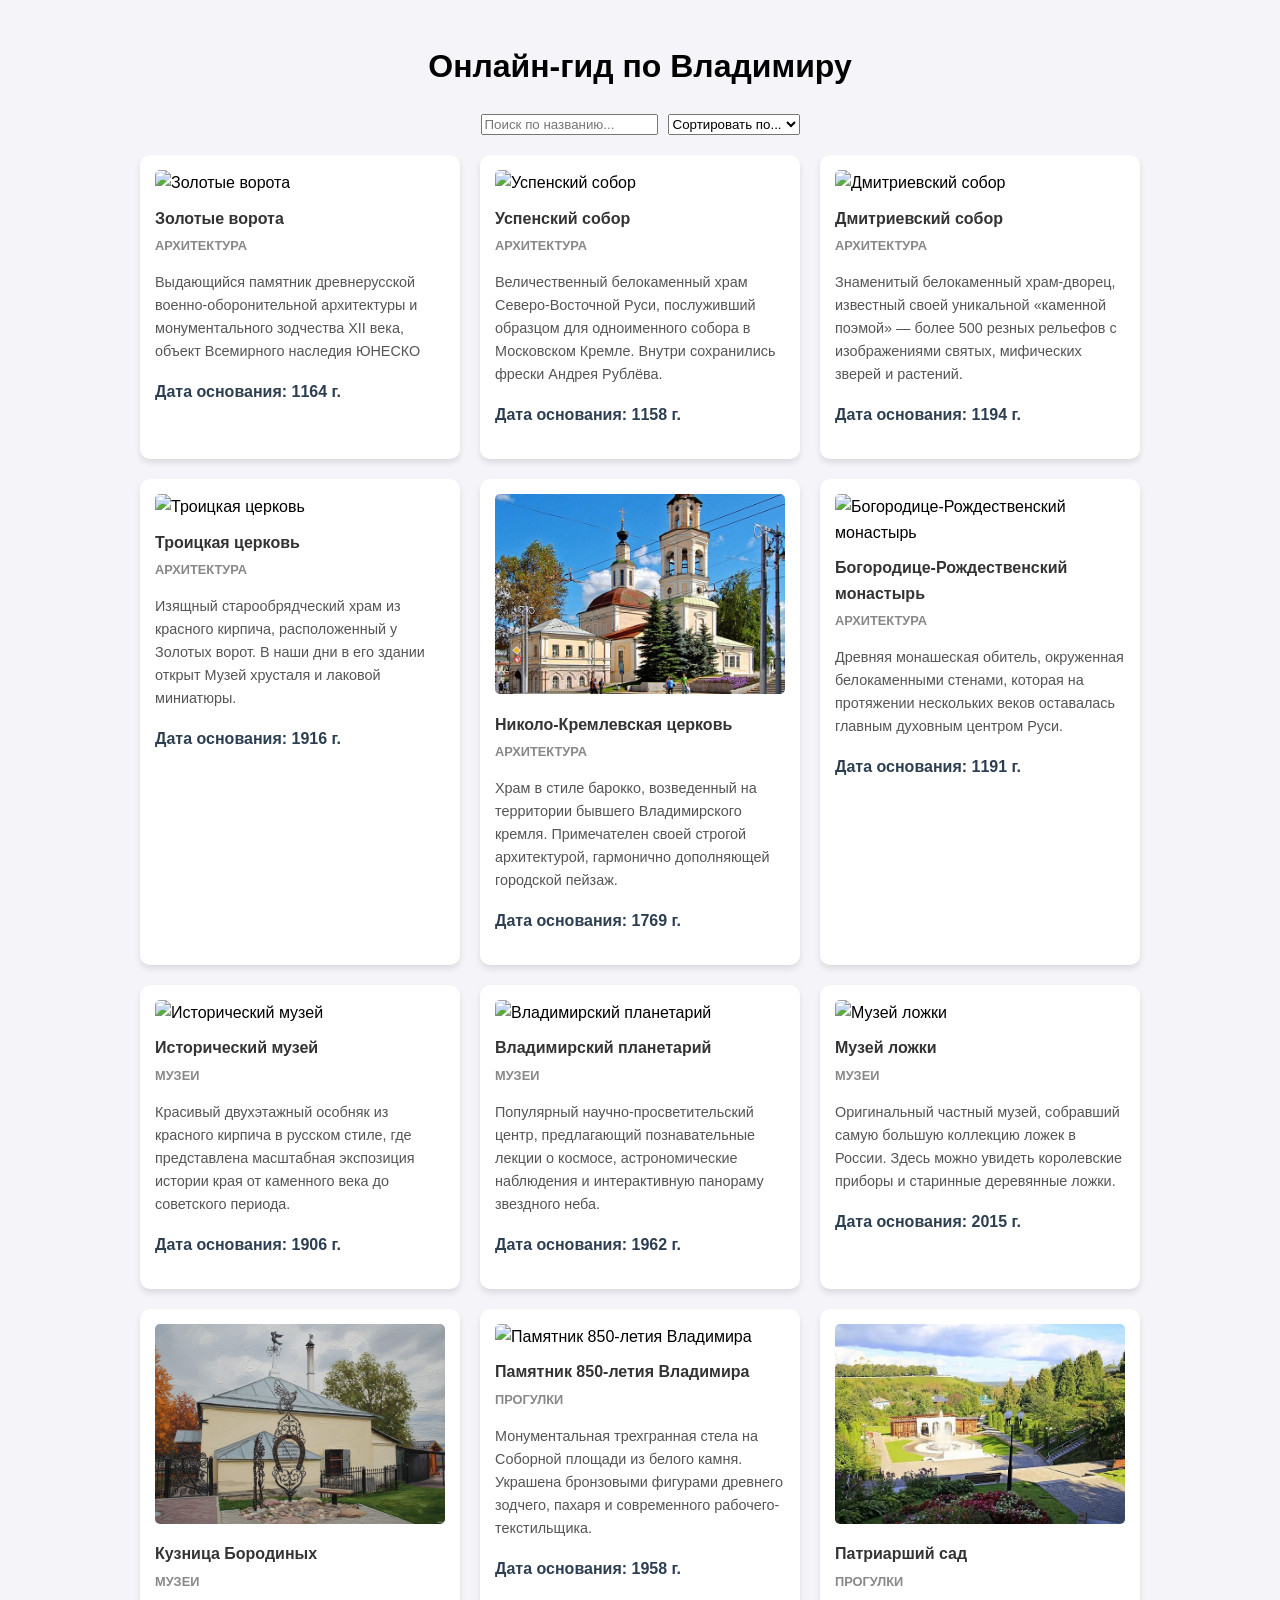
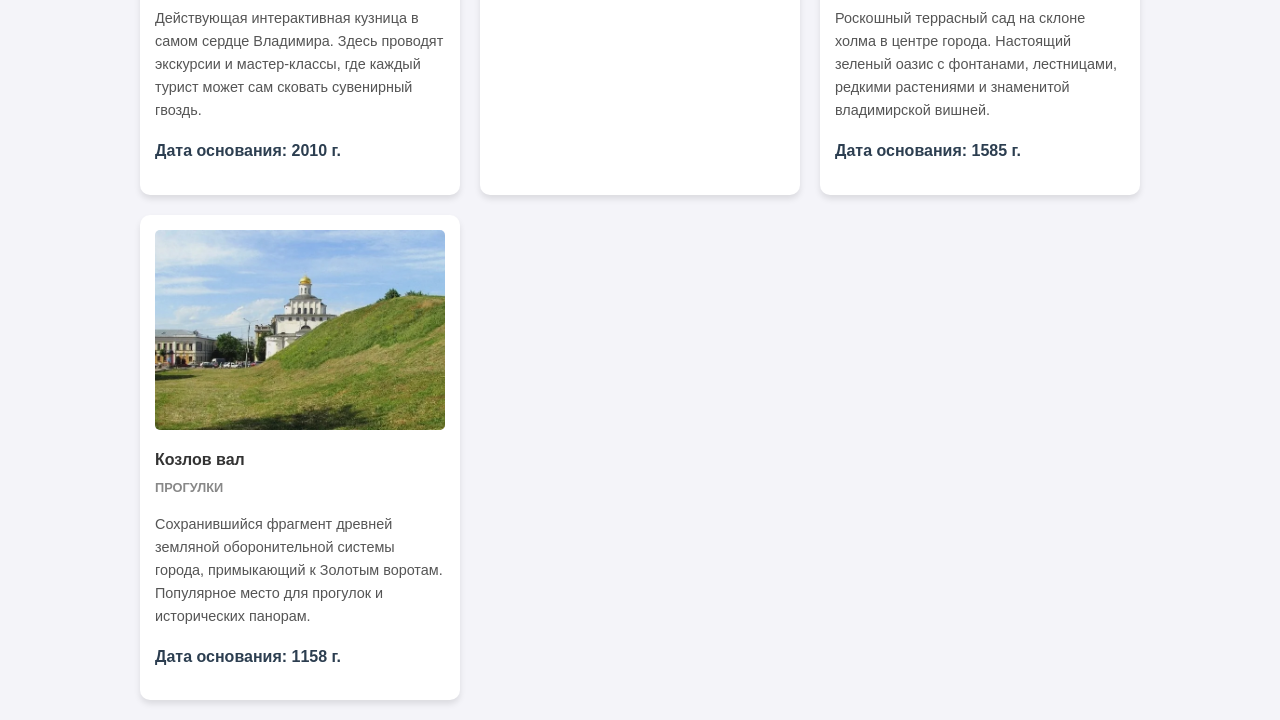
==== index.html @ 7a0b06ea "первое задание выполнено: создана статическая страница каталога достопримечательностей" ====
<!DOCTYPE html>
<html lang="ru">
<head>
    <meta charset="UTF-8">
    <meta name="viewport" content="width=device-width, initial-scale=1.0">
    <link rel="stylesheet" href="style.css">
    <title>Онлайн-гид по Владимиру - Достопримечательности города и их история</title>
</head>
<body>
    <header>
        <h1>Онлайн-гид по Владимиру</h1>
    </header>

    <div class="controls">
        <input type="search" id="search_input" placeholder="Поиск по названию...">
        <select id="sort_method">
            <option value="default">Сортировать по...</option>
            <option value="name">По алфавиту</option>
            <option value="year-asc">По году (старые)</option>
            <option value="year-desc">По году (новые)</option>
            <option value="rating">По рейтингу</option>
        </select>
    </div>

    <div id="places_list">
        <div class="places" id="place1" data-name="Золотые ворота" data-rating="5.0" data-year="1164">
            <img src="img/place1.png" alt="Золотые ворота">
            <h4 class="placename">Золотые ворота</h4>
            <h6 class="placecategory">Архитектура</h6>
            <p class="placedesc">Выдающийся памятник древнерусской военно-оборонительной архитектуры и монументального зодчества XII века, объект Всемирного наследия ЮНЕСКО</p>
            <p class="placedate">Дата основания: 1164 г.</p>
        </div>

        <div class="places" id="place2" data-name="Успенский собор" data-rating="5.0" data-year="1158">
            <img src="img/place2.png" alt="Успенский собор">
            <h4 class="placename">Успенский собор</h4>
            <h6 class="placecategory">Архитектура</h6>
            <p class="placedesc">Величественный белокаменный храм Северо-Восточной Руси, послуживший образцом для одноименного собора в Московском Кремле. Внутри сохранились фрески Андрея Рублёва.</p>
            <p class="placedate">Дата основания: 1158 г.</p>
        </div>

        <div class="places" id="place3" data-name="Дмитриевский собор" data-rating="4.9" data-year="1194">
            <img src="img/place3.png" alt="Дмитриевский собор">
            <h4 class="placename">Дмитриевский собор</h4>
            <h6 class="placecategory">Архитектура</h6>
            <p class="placedesc">Знаменитый белокаменный храм-дворец, известный своей уникальной «каменной поэмой» — более 500 резных рельефов с изображениями святых, мифических зверей и растений.</p>
            <p class="placedate">Дата основания: 1194 г.</p>
        </div>

        <div class="places" id="place4" data-name="Троицкая церковь" data-rating="4.6" data-year="1916">
            <img src="img/place4.png" alt="Троицкая церковь">
            <h4 class="placename">Троицкая церковь</h4>
            <h6 class="placecategory">Архитектура</h6>
            <p class="placedesc">Изящный старообрядческий храм из красного кирпича, расположенный у Золотых ворот. В наши дни в его здании открыт Музей хрусталя и лаковой миниатюры.</p>
            <p class="placedate">Дата основания: 1916 г.</p>
        </div>

        <div class="places" id="place5" data-name="Николо-Кремлевская церковь" data-rating="4.4" data-year="1769">
            <img src="img/place5.png" alt="Николо-Кремлевская церковь">
            <h4 class="placename">Николо-Кремлевская церковь</h4>
            <h6 class="placecategory">Архитектура</h6>
            <p class="placedesc">Храм в стиле барокко, возведенный на территории бывшего Владимирского кремля. Примечателен своей строгой архитектурой, гармонично дополняющей городской пейзаж.</p>
            <p class="placedate">Дата основания: 1769 г.</p>
        </div>

        <div class="places" id="place6" data-name="Богородице-Рождественский монастырь" data-rating="4.7" data-year="1191">
            <img src="img/place6.png" alt="Богородице-Рождественский монастырь">
            <h4 class="placename">Богородице-Рождественский монастырь</h4>
            <h6 class="placecategory">Архитектура</h6>
            <p class="placedesc">Древняя монашеская обитель, окруженная белокаменными стенами, которая на протяжении нескольких веков оставалась главным духовным центром Руси.</p>
            <p class="placedate">Дата основания: 1191 г.</p>
        </div>

        <div class="places" id="place7" data-name="Исторический музей" data-rating="4.6" data-year="1906">
            <img src="img/place7.png" alt="Исторический музей">
            <h4 class="placename">Исторический музей</h4>
            <h6 class="placecategory">Музеи</h6>
            <p class="placedesc">Красивый двухэтажный особняк из красного кирпича в русском стиле, где представлена масштабная экспозиция истории края от каменного века до советского периода.</p>
            <p class="placedate">Дата основания: 1906 г.</p>
        </div>

        <div class="places" id="place8" data-name="Владимирский планетарий" data-rating="4.3" data-year="1962">
            <img src="img/place8.png" alt="Владимирский планетарий">
            <h4 class="placename">Владимирский планетарий</h4>
            <h6 class="placecategory">Музеи</h6>
            <p class="placedesc">Популярный научно-просветительский центр, предлагающий познавательные лекции о космосе, астрономические наблюдения и интерактивную панораму звездного неба.</p>
            <p class="placedate">Дата основания: 1962 г.</p>
        </div>

        <div class="places" id="place9" data-name="Музей ложки" data-rating="4.7" data-year="2015">
            <img src="img/place9.png" alt="Музей ложки">
            <h4 class="placename">Музей ложки</h4>
            <h6 class="placecategory">Музеи</h6>
            <p class="placedesc">Оригинальный частный музей, собравший самую большую коллекцию ложек в России. Здесь можно увидеть королевские приборы и старинные деревянные ложки.</p>
            <p class="placedate">Дата основания: 2015 г.</p>
        </div>

        <div class="places" id="place10" data-name="Кузница Бородиных" data-rating="4.9" data-year="2010">
            <img src="img/place10.png" alt="Кузница Бородиных">
            <h4 class="placename">Кузница Бородиных</h4>
            <h6 class="placecategory">Музеи</h6>
            <p class="placedesc">Действующая интерактивная кузница в самом сердце Владимира. Здесь проводят экскурсии и мастер-классы, где каждый турист может сам сковать сувенирный гвоздь.</p>
            <p class="placedate">Дата основания: 2010 г.</p>
        </div>

        <div class="places" id="place11" data-name="Памятник 850-летия Владимира" data-rating="4.5" data-year="1958">
            <img src="img/place11.png" alt="Памятник 850-летия Владимира">
            <h4 class="placename">Памятник 850-летия Владимира</h4>
            <h6 class="placecategory">Прогулки</h6>
            <p class="placedesc">Монументальная трехгранная стела на Соборной площади из белого камня. Украшена бронзовыми фигурами древнего зодчего, пахаря и современного рабочего-текстильщика.</p>
            <p class="placedate">Дата основания: 1958 г.</p>
        </div>

        <div class="places" id="place12" data-name="Патриарший сад" data-rating="4.9" data-year="1585">
            <img src="img/place12.png" alt="Патриарший сад">
            <h4 class="placename">Патриарший сад</h4>
            <h6 class="placecategory">Прогулки</h6>
            <p class="placedesc">Роскошный террасный сад на склоне холма в центре города. Настоящий зеленый оазис с фонтанами, лестницами, редкими растениями и знаменитой владимирской вишней.</p>
            <p class="placedate">Дата основания: 1585 г.</p>
        </div>

        <div class="places" id="place13" data-name="Козлов вал" data-rating="4.6" data-year="1158">
            <img src="img/place13.png" alt="Козлов вал">
            <h4 class="placename">Козлов вал</h4>
            <h6 class="placecategory">Прогулки</h6>
            <p class="placedesc">Сохранившийся фрагмент древней земляной оборонительной системы города, примыкающий к Золотым воротам. Популярное место для прогулок и исторических панорам.</p>
            <p class="placedate">Дата основания: 1158 г.</p>
        </div>
    </div>
</body>
</html>
---- style.css ----
body { 
    font-family: 'Segoe UI', 
    sans-serif; line-height: 1.6; 
    max-width: 1000px; 
    margin: auto; 
    padding: 20px; 
    background-color: #f4f4f9; 
}

header { 
    text-align: center; 
    margin-bottom: 20px; 
}
    
.controls { 
    display: flex; 
    gap: 10px; 
    margin-bottom: 20px; 
    justify-content: center; 
}
    
#places_list { 
    display: grid; 
    grid-template-columns: repeat(auto-fit, minmax(300px, 1fr)); 
    gap: 20px; 
}
    
.places { 
    background: white; 
    padding: 15px; 
    border-radius: 10px; 
    box-shadow: 0 4px 6px rgba(0,0,0,0.1); 
}
    
.places img { 
    width: 100%; 
    height: 200px; 
    object-fit: cover; 
    border-radius: 5px; 
}
    
.placename { 
    margin: 10px 0 5px; 
    color: #333; 
}
    
.placecategory { 
    color: #888; 
    margin: 0;
    text-transform: uppercase; 
    font-size: 0.8rem; 
}

.placedesc { 
    font-size: 0.9rem; 
    color: #555; 
}

.placedate { 
    font-weight: bold; 
    color: #2c3e50; 
}
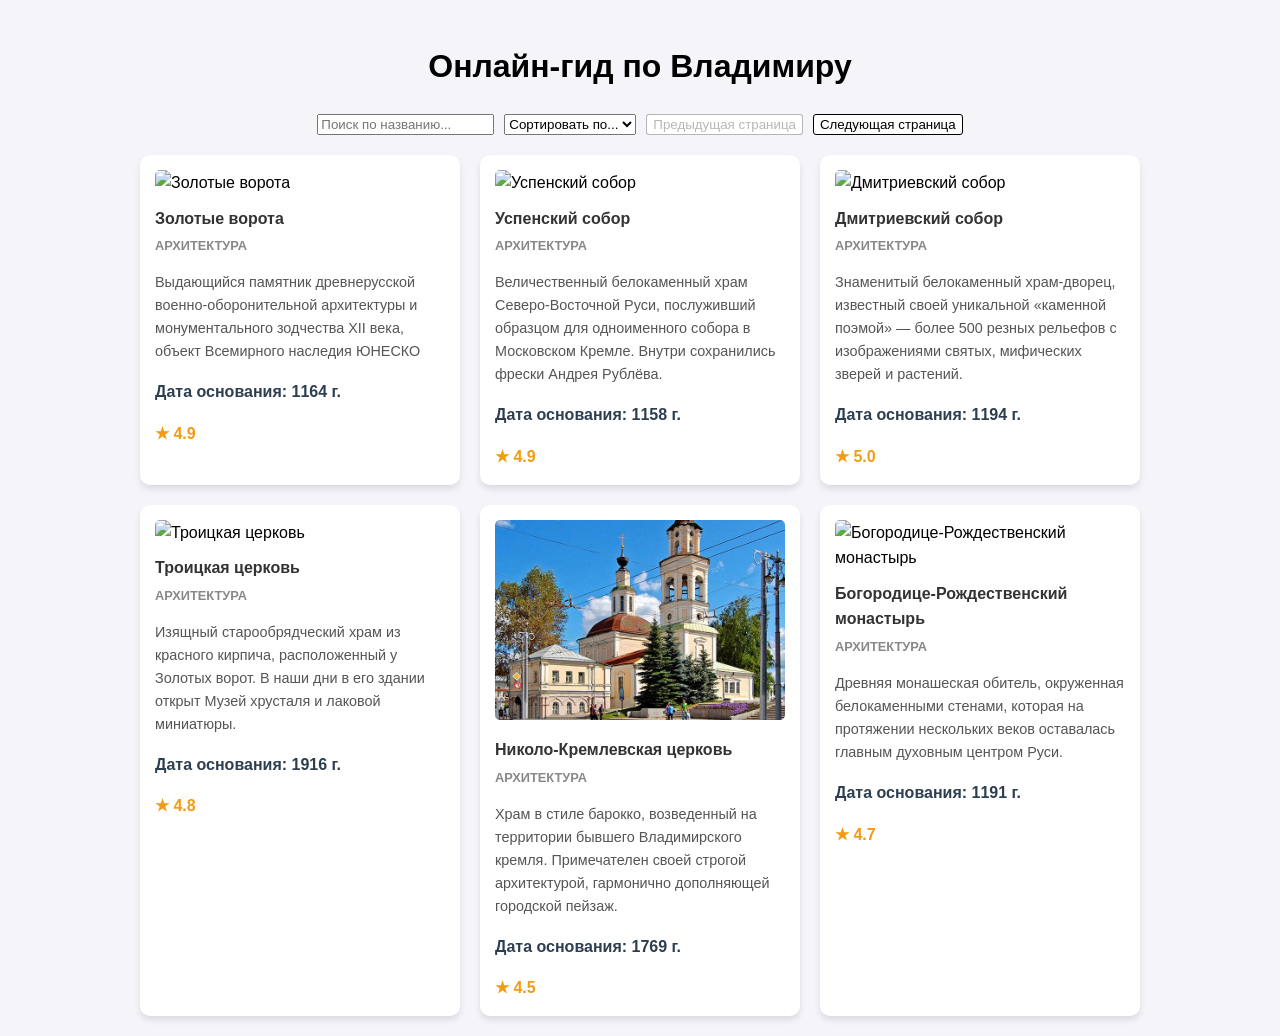
==== commit e7b98687: "выполнено задание 3: реализован поиск достопримечательностей, сортировка, пагинация, а также реализо" ====
--- a/index.html
+++ b/index.html
@@ -20,112 +20,10 @@
             <option value="year-desc">По году (новые)</option>
             <option value="rating">По рейтингу</option>
         </select>
+        <button id="prev">Предыдущая страница</button>
+        <button id="next">Следующая страница</button>
     </div>
-
-    <div id="places_list">
-        <div class="places" id="place1" data-name="Золотые ворота" data-rating="5.0" data-year="1164">
-            <img src="img/place1.png" alt="Золотые ворота">
-            <h4 class="placename">Золотые ворота</h4>
-            <h6 class="placecategory">Архитектура</h6>
-            <p class="placedesc">Выдающийся памятник древнерусской военно-оборонительной архитектуры и монументального зодчества XII века, объект Всемирного наследия ЮНЕСКО</p>
-            <p class="placedate">Дата основания: 1164 г.</p>
-        </div>
-
-        <div class="places" id="place2" data-name="Успенский собор" data-rating="5.0" data-year="1158">
-            <img src="img/place2.png" alt="Успенский собор">
-            <h4 class="placename">Успенский собор</h4>
-            <h6 class="placecategory">Архитектура</h6>
-            <p class="placedesc">Величественный белокаменный храм Северо-Восточной Руси, послуживший образцом для одноименного собора в Московском Кремле. Внутри сохранились фрески Андрея Рублёва.</p>
-            <p class="placedate">Дата основания: 1158 г.</p>
-        </div>
-
-        <div class="places" id="place3" data-name="Дмитриевский собор" data-rating="4.9" data-year="1194">
-            <img src="img/place3.png" alt="Дмитриевский собор">
-            <h4 class="placename">Дмитриевский собор</h4>
-            <h6 class="placecategory">Архитектура</h6>
-            <p class="placedesc">Знаменитый белокаменный храм-дворец, известный своей уникальной «каменной поэмой» — более 500 резных рельефов с изображениями святых, мифических зверей и растений.</p>
-            <p class="placedate">Дата основания: 1194 г.</p>
-        </div>
-
-        <div class="places" id="place4" data-name="Троицкая церковь" data-rating="4.6" data-year="1916">
-            <img src="img/place4.png" alt="Троицкая церковь">
-            <h4 class="placename">Троицкая церковь</h4>
-            <h6 class="placecategory">Архитектура</h6>
-            <p class="placedesc">Изящный старообрядческий храм из красного кирпича, расположенный у Золотых ворот. В наши дни в его здании открыт Музей хрусталя и лаковой миниатюры.</p>
-            <p class="placedate">Дата основания: 1916 г.</p>
-        </div>
-
-        <div class="places" id="place5" data-name="Николо-Кремлевская церковь" data-rating="4.4" data-year="1769">
-            <img src="img/place5.png" alt="Николо-Кремлевская церковь">
-            <h4 class="placename">Николо-Кремлевская церковь</h4>
-            <h6 class="placecategory">Архитектура</h6>
-            <p class="placedesc">Храм в стиле барокко, возведенный на территории бывшего Владимирского кремля. Примечателен своей строгой архитектурой, гармонично дополняющей городской пейзаж.</p>
-            <p class="placedate">Дата основания: 1769 г.</p>
-        </div>
-
-        <div class="places" id="place6" data-name="Богородице-Рождественский монастырь" data-rating="4.7" data-year="1191">
-            <img src="img/place6.png" alt="Богородице-Рождественский монастырь">
-            <h4 class="placename">Богородице-Рождественский монастырь</h4>
-            <h6 class="placecategory">Архитектура</h6>
-            <p class="placedesc">Древняя монашеская обитель, окруженная белокаменными стенами, которая на протяжении нескольких веков оставалась главным духовным центром Руси.</p>
-            <p class="placedate">Дата основания: 1191 г.</p>
-        </div>
-
-        <div class="places" id="place7" data-name="Исторический музей" data-rating="4.6" data-year="1906">
-            <img src="img/place7.png" alt="Исторический музей">
-            <h4 class="placename">Исторический музей</h4>
-            <h6 class="placecategory">Музеи</h6>
-            <p class="placedesc">Красивый двухэтажный особняк из красного кирпича в русском стиле, где представлена масштабная экспозиция истории края от каменного века до советского периода.</p>
-            <p class="placedate">Дата основания: 1906 г.</p>
-        </div>
-
-        <div class="places" id="place8" data-name="Владимирский планетарий" data-rating="4.3" data-year="1962">
-            <img src="img/place8.png" alt="Владимирский планетарий">
-            <h4 class="placename">Владимирский планетарий</h4>
-            <h6 class="placecategory">Музеи</h6>
-            <p class="placedesc">Популярный научно-просветительский центр, предлагающий познавательные лекции о космосе, астрономические наблюдения и интерактивную панораму звездного неба.</p>
-            <p class="placedate">Дата основания: 1962 г.</p>
-        </div>
-
-        <div class="places" id="place9" data-name="Музей ложки" data-rating="4.7" data-year="2015">
-            <img src="img/place9.png" alt="Музей ложки">
-            <h4 class="placename">Музей ложки</h4>
-            <h6 class="placecategory">Музеи</h6>
-            <p class="placedesc">Оригинальный частный музей, собравший самую большую коллекцию ложек в России. Здесь можно увидеть королевские приборы и старинные деревянные ложки.</p>
-            <p class="placedate">Дата основания: 2015 г.</p>
-        </div>
-
-        <div class="places" id="place10" data-name="Кузница Бородиных" data-rating="4.9" data-year="2010">
-            <img src="img/place10.png" alt="Кузница Бородиных">
-            <h4 class="placename">Кузница Бородиных</h4>
-            <h6 class="placecategory">Музеи</h6>
-            <p class="placedesc">Действующая интерактивная кузница в самом сердце Владимира. Здесь проводят экскурсии и мастер-классы, где каждый турист может сам сковать сувенирный гвоздь.</p>
-            <p class="placedate">Дата основания: 2010 г.</p>
-        </div>
-
-        <div class="places" id="place11" data-name="Памятник 850-летия Владимира" data-rating="4.5" data-year="1958">
-            <img src="img/place11.png" alt="Памятник 850-летия Владимира">
-            <h4 class="placename">Памятник 850-летия Владимира</h4>
-            <h6 class="placecategory">Прогулки</h6>
-            <p class="placedesc">Монументальная трехгранная стела на Соборной площади из белого камня. Украшена бронзовыми фигурами древнего зодчего, пахаря и современного рабочего-текстильщика.</p>
-            <p class="placedate">Дата основания: 1958 г.</p>
-        </div>
-
-        <div class="places" id="place12" data-name="Патриарший сад" data-rating="4.9" data-year="1585">
-            <img src="img/place12.png" alt="Патриарший сад">
-            <h4 class="placename">Патриарший сад</h4>
-            <h6 class="placecategory">Прогулки</h6>
-            <p class="placedesc">Роскошный террасный сад на склоне холма в центре города. Настоящий зеленый оазис с фонтанами, лестницами, редкими растениями и знаменитой владимирской вишней.</p>
-            <p class="placedate">Дата основания: 1585 г.</p>
-        </div>
-
-        <div class="places" id="place13" data-name="Козлов вал" data-rating="4.6" data-year="1158">
-            <img src="img/place13.png" alt="Козлов вал">
-            <h4 class="placename">Козлов вал</h4>
-            <h6 class="placecategory">Прогулки</h6>
-            <p class="placedesc">Сохранившийся фрагмент древней земляной оборонительной системы города, примыкающий к Золотым воротам. Популярное место для прогулок и исторических панорам.</p>
-            <p class="placedate">Дата основания: 1158 г.</p>
-        </div>
-    </div>
+    <div id="places_list"></div>
+    <script src="./scripts/index.js"></script>
 </body>
 </html>
--- a/style.css
+++ b/style.css
@@ -5,6 +5,12 @@
     margin: auto; 
     padding: 20px; 
     background-color: #f4f4f9; 
+}
+
+button {
+    background-color: #ffffff;
+    border: solid 1px;
+    border-radius: 3px;
 }
 
 header { 
@@ -59,4 +65,103 @@
 .placedate { 
     font-weight: bold; 
     color: #2c3e50; 
+}
+
+.details-container {
+    background: white;
+    padding: 25px;
+    border-radius: 10px;
+    box-shadow: 0 4px 6px rgba(0,0,0,0.1);
+    margin-top: 20px;
+}
+
+.details-title {
+    margin: 0 0 5px 0;
+    color: #333;
+}
+
+.back-link {
+    text-decoration: none;
+    color: #2c3e50;
+    font-weight: bold;
+    padding: 8px 16px;
+    background-color: #e2e2e9;
+    border-radius: 5px;
+    transition: background-color 0.2s;
+}
+
+.back-link:hover {
+    background-color: #d1d1db;
+}
+
+.gallery {
+    margin: 20px 0;
+}
+
+.main-image img {
+    width: 100%;
+    height: 400px;
+    object-fit: cover;
+    border-radius: 8px;
+}
+
+.thumbnails {
+    display: flex;
+    gap: 12px;
+    margin-top: 12px;
+}
+
+.thumbnails img {
+    width: calc(33.333% - 8px);
+    height: 120px;
+    object-fit: cover;
+    border-radius: 5px;
+}
+
+.separator {
+    border: 0;
+    height: 1px;
+    background: #e2e2e9;
+    margin: 30px 0;
+}
+
+.description-section h3, 
+.reviews-section h3 {
+    color: #2c3e50;
+    margin-bottom: 15px;
+}
+
+.reviews-section {
+    display: flex;
+    flex-direction: column;
+    gap: 15px;
+}
+
+.review-card {
+    background-color: #f8f9fa;
+    border-left: 4px solid #2c3e50;
+    padding: 15px;
+    border-radius: 0 8px 8px 0;
+}
+
+.review-header {
+    display: flex;
+    justify-content: space-between;
+    margin-bottom: 8px;
+}
+
+.review-author {
+    font-weight: bold;
+    color: #333;
+}
+
+.review-rating {
+    color: #f39c12;
+    font-weight: bold;
+}
+
+.review-text {
+    margin: 0;
+    font-size: 0.95rem;
+    color: #555;
 }
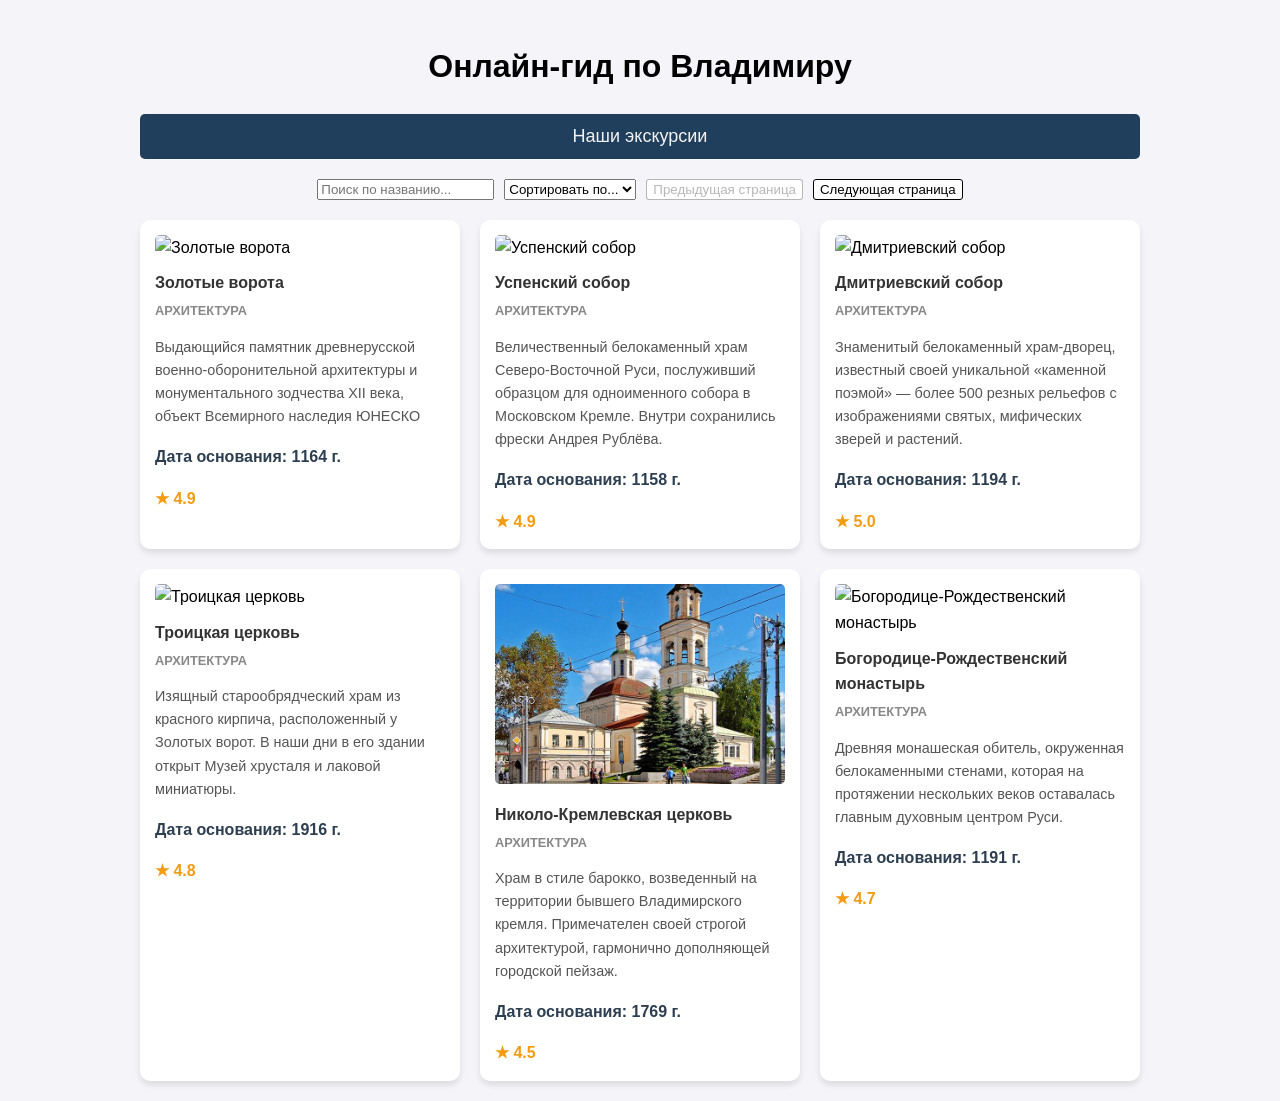
==== commit 74302be6: "feat: добавить новую страницу с интерактивным контентом и стилями" ====
--- a/index.html
+++ b/index.html
@@ -11,6 +11,10 @@
         <h1>Онлайн-гид по Владимиру</h1>
     </header>
 
+    <nav>
+        <a href="excursions.html" class="nav-link">Наши экскурсии</a>
+    </nav>
+    
     <div class="controls">
         <input type="search" id="search_input" placeholder="Поиск по названию...">
         <select id="sort_method">
--- a/style.css
+++ b/style.css
@@ -164,4 +164,154 @@
     margin: 0;
     font-size: 0.95rem;
     color: #555;
+}
+
+.add-review-section {
+    background: white;
+    padding: 25px;
+    border-radius: 10px;
+    box-shadow: 0 4px 6px rgba(0,0,0,0.1);
+    margin-top: 30px;
+}
+
+.add-review-section h3 {
+    color: #2c3e50;
+    margin-bottom: 20px;
+    margin-top: 0;
+}
+
+.form-group {
+    margin-bottom: 15px;
+}
+
+.form-group label {
+    display: block;
+    margin-bottom: 5px;
+    font-weight: bold;
+    color: #333;
+    font-size: 0.9rem;
+}
+
+.form-group input, 
+.form-group select, 
+.form-group textarea {
+    width: 100%;
+    padding: 10px;
+    border: 1px solid #e2e2e9;
+    border-radius: 5px;
+    font-family: inherit;
+    box-sizing: border-box;
+}
+
+.form-group textarea {
+    resize: vertical;
+}
+
+.submit-review-btn {
+    background-color: #2c3e50;
+    color: white;
+    padding: 10px 20px;
+    border: none;
+    border-radius: 5px;
+    cursor: pointer;
+    font-weight: bold;
+    transition: background-color 0.2s;
+}
+
+.submit-review-btn:hover {
+    background-color: #3e5871;
+}
+
+
+nav {
+    text-align: center;
+    font-size: 18px;
+    font-weight: 400;
+    padding: 8px 16px;
+    background-color: #203f5c;
+    border-radius: 5px;
+    transition: background-color 0.2s;
+    margin-bottom: 20px;
+}
+
+nav .nav-link {
+    text-decoration: none;
+    color: #f2f2f2;
+    display: block;
+}
+
+.excursion-banner img {
+    width: 100%;
+    height: 350px;
+    object-fit: cover;
+    border-radius: 10px;
+    margin-bottom: 20px;
+}
+
+.excursions-list {
+    display: flex;
+    flex-direction: column;
+    gap: 20px;
+}
+
+.excursion-card {
+    background: white;
+    padding: 15px;
+    border-radius: 10px;
+    box-shadow: 0 4px 6px rgba(0,0,0,0.1);
+}
+
+.excursion-card img {
+    width: 100%;
+    height: 250px;
+    object-fit: cover;
+    border-radius: 5px;
+}
+
+.excursion-top {
+    display: flex;
+    justify-content: space-between;
+    align-items: center;
+}
+
+.excursion-top h2 {
+    margin-top: 15px;
+    margin-bottom: 10px;
+}
+
+.toggle-btn {
+    height: 48px;
+    width: 48px;
+}
+
+.toggle-btn img {
+    height: 36px;
+    width: 36px;
+    cursor: pointer;
+}
+
+.toggle-btn img.rotated {
+    transform: rotate(180deg);
+}
+
+.excursion-content {
+    display: none;
+}
+
+.excursion-content.active {
+    display: block;
+}
+
+.order-block {
+    margin-top: 30px;
+    text-align: center;
+    background: rgb(249, 249, 249);
+    padding: 20px;
+    border-radius: 10px;
+    box-shadow: 0 4px 6px rgba(0,0,0,0.1);
+}
+
+.phone {
+    font-size: 20px;
+    font-weight: 700;
 }
